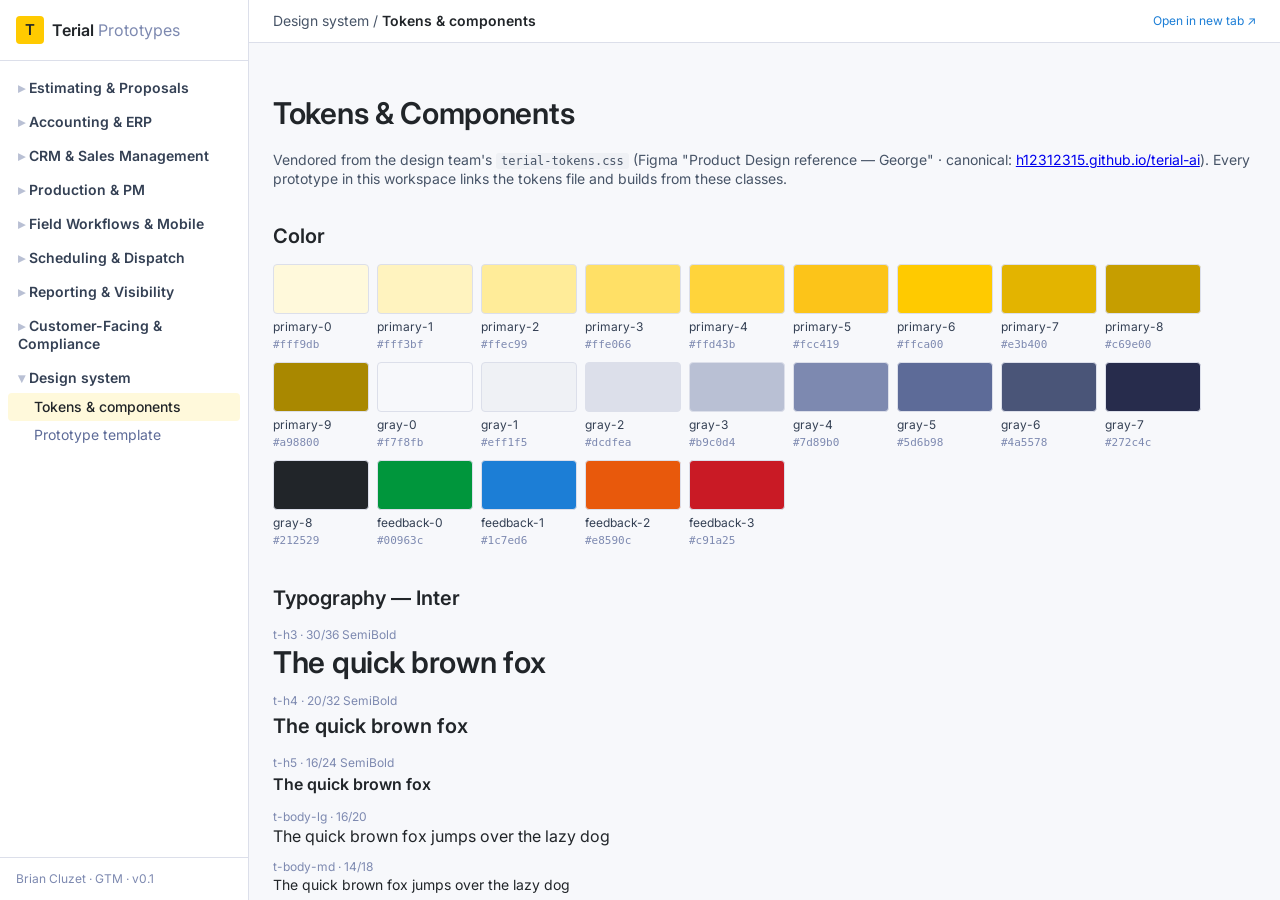
==== index.html @ ba11cc6a "Prototype workspace scaffold (#150 Session 1)" ====
<!DOCTYPE html>
<html lang="en">
<head>
  <meta charset="utf-8" />
  <meta name="viewport" content="width=device-width, initial-scale=1" />
  <title>Terial — Prototype Workspace</title>
  <link rel="stylesheet" href="terial-tokens.css" />
  <link rel="stylesheet" href="workspace.css" />
</head>
<body>
  <div class="ws-layout">
    <aside class="ws-sidebar">
      <div class="ws-brand">
        <span class="ws-brand-mark">T</span>
        <span class="ws-brand-name">Terial <span>Prototypes</span></span>
      </div>
      <nav class="ws-nav" id="nav"></nav>
      <div class="ws-footer">Brian Cluzet · GTM · v0.1</div>
    </aside>
    <main class="ws-main">
      <div class="ws-topbar">
        <div class="ws-crumb" id="crumb">Prototypes</div>
        <a class="ws-open-tab" id="openTab" href="#" target="_blank" rel="noopener">Open in new tab ↗</a>
      </div>
      <iframe class="ws-frame" id="frame" title="Prototype view"></iframe>
    </main>
  </div>

  <script>
    /* ------------------------------------------------------------
       NAV CONFIG — the product-prototype-builder skill (#150
       Session 2) edits ONLY the block between the markers below:
       adds { title, path } entries under the matching group,
       creating the group if the Ledger category is new.
       Group names mirror knowledge/Customer_Intelligence.md
       § Product Gap Intelligence section headers.
       ------------------------------------------------------------ */
    /* NAV:START */
    const NAV = [
      { group: "Estimating & Proposals", items: [] },
      { group: "Accounting & ERP", items: [] },
      { group: "CRM & Sales Management", items: [] },
      { group: "Production & PM", items: [] },
      { group: "Field Workflows & Mobile", items: [] },
      { group: "Scheduling & Dispatch", items: [] },
      { group: "Reporting & Visibility", items: [] },
      { group: "Customer-Facing & Compliance", items: [] },
      { group: "Design system", items: [
        { title: "Tokens & components", path: "design-system.html" },
        { title: "Prototype template", path: "prototypes/_template.html" }
      ]}
    ];
    /* NAV:END */

    const DEFAULT_PAGE = "design-system.html";
    const nav = document.getElementById("nav");
    const frame = document.getElementById("frame");
    const crumb = document.getElementById("crumb");
    const openTab = document.getElementById("openTab");

    function titleFor(path) {
      for (const g of NAV) {
        const hit = (g.items || []).find(i => i.path === path);
        if (hit) return { group: g.group, title: hit.title };
      }
      return { group: "Prototypes", title: path };
    }

    function render() {
      nav.innerHTML = "";
      const current = location.hash.replace(/^#\//, "") || DEFAULT_PAGE;
      NAV.forEach(g => {
        const d = document.createElement("details");
        const hasCurrent = (g.items || []).some(i => i.path === current);
        d.open = hasCurrent || (g.items || []).length > 0;
        const s = document.createElement("summary");
        s.textContent = g.group;
        d.appendChild(s);
        if (!g.items || g.items.length === 0) {
          const e = document.createElement("div");
          e.className = "ws-nav-empty";
          e.textContent = "none yet";
          d.appendChild(e);
        } else {
          g.items.forEach(i => {
            const a = document.createElement("a");
            a.href = "#/" + i.path;
            a.textContent = i.title;
            if (i.path === current) a.className = "is-active";
            d.appendChild(a);
          });
        }
        nav.appendChild(d);
      });
    }

    function load() {
      const path = location.hash.replace(/^#\//, "") || DEFAULT_PAGE;
      frame.src = path;
      openTab.href = path;
      const t = titleFor(path);
      crumb.innerHTML = t.group + " / <strong>" + t.title + "</strong>";
      render();
    }

    window.addEventListener("hashchange", load);
    load();
  </script>
</body>
</html>
---- terial-tokens.css ----
/* ============================================================
   Terial Design System — Tokens
   Source: Figma "Product Design reference - George"
   File: OvT8RcesRNvE4taAP6ldP6
   Use: import this file to inherit the Terial visual system.

   VENDORED COPY — canonical source:
   https://h12312315.github.io/terial-ai/terial-tokens.css
   Re-sync from the URL above if the design team updates it.
   Vendored 2026-07-02 (#150 Session 1). Do not hand-edit here;
   workspace-specific styles live in workspace.css.
   ============================================================ */

@import url('https://fonts.googleapis.com/css2?family=Inter:wght@400;500;600;700&display=swap');

:root {
  /* ---------- Brand / Primary (Yellow) ---------- */
  --color-primary-0: #fff9db;
  --color-primary-1: #fff3bf;
  --color-primary-2: #ffec99;
  --color-primary-3: #ffe066;
  --color-primary-4: #ffd43b;
  --color-primary-5: #fcc419;
  --color-primary-6: #ffca00;
  --color-primary-7: #e3b400;
  --color-primary-8: #c69e00;
  --color-primary-9: #a98800;
  --color-primary: var(--color-primary-6);

  /* ---------- Gray scale (cool, slightly blue) ---------- */
  --color-gray-1: #f7f8fb;
  --color-gray-2: #eff1f5;
  --color-gray-3: #dcdfea;
  --color-gray-4: #b9c0d4;
  --color-gray-5: #7d89b0;
  --color-gray-6: #5d6b98;
  --color-gray-7: #4a5578;
  --color-gray-8: #272c4c;
  --color-gray-9: #212529;

  /* ---------- Green ---------- */
  --color-green-0: #e5feee;
  --color-green-1: #d3f9e0;
  --color-green-5: #16b364;
  --color-green-6: #099250;
  --color-green-7: #12b886;
  --color-green-8: #087443;
  --color-green-9: #00963c;

  /* ---------- Blue ---------- */
  --color-blue-0: #e7f5ff;
  --color-blue-1: #d0ebff;
  --color-blue-5: #339af0;
  --color-blue-7: #1c7ed6;
  --color-blue-9: #1864ab;
  --color-blue-dark-6: #155eef;

  /* ---------- Red (Deep Red) ---------- */
  --color-red-0: #ffeaec;
  --color-red-1: #ffd4d8;
  --color-red-7: #c91a25;
  --color-red-8: #b31220;
  --color-red-9: #b31220;

  /* ---------- Tomato / Orange ---------- */
  --color-tomato-0: #fff0e4;
  --color-orange-0: #fff0e4;
  --color-orange-1: #ffe0cc;
  --color-orange-7: #e8590c;
  --color-orange-9: #e62e05;
  --color-orange-dark-6: #e62e05;

  /* ---------- Base ---------- */
  --color-white: #ffffff;
  --color-black: #000000;

  /* ---------- Semantic text ---------- */
  --color-text-primary: var(--color-gray-9);     /* #212529 */
  --color-text-secondary: #344054;
  --color-text-tertiary: #475467;
  --color-text-on-primary: var(--color-gray-9);  /* yellow needs dark text */
  --color-text-disabled: #d0d5dd;

  /* ---------- Semantic background ---------- */
  --color-bg-page: var(--color-gray-1);
  --color-bg-surface: var(--color-white);
  --color-bg-muted: var(--color-gray-2);

  /* ---------- Semantic border ---------- */
  --color-border-default: var(--color-gray-3);
  --color-border-strong: var(--color-gray-4);
  --color-border-secondary-button: #d0d5dd;

  /* ---------- Semantic feedback ---------- */
  --color-success-bg: var(--color-green-0);
  --color-success-fg: var(--color-green-9);
  --color-info-bg: var(--color-blue-0);
  --color-info-fg: var(--color-blue-7);
  --color-danger-bg: var(--color-red-0);
  --color-danger-fg: var(--color-red-8);
  --color-warning-bg: var(--color-tomato-0);
  --color-warning-fg: var(--color-orange-dark-6);

  /* ============================================================
     Typography — Inter
     ============================================================ */
  --font-family-base: 'Inter', -apple-system, BlinkMacSystemFont,
    'Segoe UI', Roboto, sans-serif;

  --font-weight-regular: 400;
  --font-weight-medium: 500;
  --font-weight-semibold: 600;

  /* Title scale */
  --font-h3-size: 30px;     --font-h3-line: 36px;   --font-h3-weight: 600;
  --font-h4-size: 20px;     --font-h4-line: 32px;   --font-h4-weight: 600;
  --font-h5-size: 16px;     --font-h5-line: 24px;   --font-h5-weight: 600;

  /* Body — medium / semibold */
  --font-body-md-semi-size: 14px;  --font-body-md-semi-line: 18px;  --font-body-md-semi-weight: 500;
  --font-body-xl-semi-size: 18px;  --font-body-xl-semi-line: 22px;  --font-body-xl-semi-weight: 500;

  /* Body — regular */
  --font-body-lg-size: 16px; --font-body-lg-line: 20px; --font-body-lg-weight: 400;
  --font-body-md-size: 14px; --font-body-md-line: 18px; --font-body-md-weight: 400;
  --font-body-sm-size: 12px; --font-body-sm-line: 16px; --font-body-sm-weight: 400;

  /* Button */
  --font-button-md-size: 14px; --font-button-md-line: 18px; --font-button-md-weight: 600;
  --font-button-sm-size: 12px; --font-button-sm-line: 16px; --font-button-sm-weight: 600;

  /* ============================================================
     Spacing
     ============================================================ */
  --space-xxs: 2px;
  --space-xs: 4px;
  --space-sm: 8px;
  --space-md: 8px;
  --space-lg: 12px;
  --space-xl: 16px;
  --space-2xl: 24px;
  --space-3xl: 32px;
  --space-6xl: 48px;

  /* ============================================================
     Radius
     ============================================================ */
  --radius-none: 0;
  --radius-sm: 4px;     /* inputs, badges, buttons, cards */
  --radius-md: 8px;
  --radius-lg: 12px;
  --radius-pill: 800px; /* switches */

  /* ============================================================
     Shadows
     ============================================================ */
  --shadow-sm: 0 1px 2px rgba(16, 24, 40, 0.06);
  --shadow-md: 0 16px 32px -12px rgba(7, 26, 110, 0.08); /* Figma "Shadow - Medium" */
  --shadow-lg: 0 24px 48px -12px rgba(7, 26, 110, 0.12);

  /* ============================================================
     Component sizing
     ============================================================ */
  --button-padding-x-lg: 12px;
  --button-padding-y-lg: 8px;
  --button-gap: 8px;

  --input-padding-x: 12px;
  --input-gap: 8px;
  --input-radius: var(--radius-sm);

  --table-cell-padding-x: 12px;
  --table-cell-padding-y: 8px;

  --tab-padding-x: 16px;
  --tab-padding-y: 12px;
  --tab-radius: var(--radius-sm);

  --checkbox-size: 20px;
  --checkbox-radius: var(--radius-sm);

  --switch-width: 40px;
  --switch-height: 20px;
  --switch-circle: 14px;
}

/* ============================================================
   Base reset / page defaults
   ============================================================ */
html {
  -webkit-text-size-adjust: 100%;
  -webkit-font-smoothing: antialiased;
  -moz-osx-font-smoothing: grayscale;
}

body {
  margin: 0;
  font-family: var(--font-family-base);
  font-size: var(--font-body-md-size);
  line-height: var(--font-body-md-line);
  color: var(--color-text-primary);
  background: var(--color-bg-page);
}

/* ============================================================
   Typography helper classes
   ============================================================ */
.t-h3 { font-size: var(--font-h3-size); line-height: var(--font-h3-line); font-weight: var(--font-h3-weight); letter-spacing: -0.01em; }
.t-h4 { font-size: var(--font-h4-size); line-height: var(--font-h4-line); font-weight: var(--font-h4-weight); }
.t-h5 { font-size: var(--font-h5-size); line-height: var(--font-h5-line); font-weight: var(--font-h5-weight); }

.t-body-xl-semi { font-size: var(--font-body-xl-semi-size); line-height: var(--font-body-xl-semi-line); font-weight: var(--font-body-xl-semi-weight); }
.t-body-md-semi { font-size: var(--font-body-md-semi-size); line-height: var(--font-body-md-semi-line); font-weight: var(--font-body-md-semi-weight); }

.t-body-lg { font-size: var(--font-body-lg-size); line-height: var(--font-body-lg-line); font-weight: var(--font-body-lg-weight); }
.t-body-md { font-size: var(--font-body-md-size); line-height: var(--font-body-md-line); font-weight: var(--font-body-md-weight); }
.t-body-sm { font-size: var(--font-body-sm-size); line-height: var(--font-body-sm-line); font-weight: var(--font-body-sm-weight); }

/* ============================================================
   Component classes — copy these into prototypes
   ============================================================ */

/* Buttons */
.btn {
  display: inline-flex;
  align-items: center;
  gap: var(--button-gap);
  padding: var(--button-padding-y-lg) var(--button-padding-x-lg);
  font-family: var(--font-family-base);
  font-size: var(--font-button-md-size);
  line-height: var(--font-button-md-line);
  font-weight: var(--font-button-md-weight);
  border-radius: var(--radius-sm);
  border: 1px solid transparent;
  cursor: pointer;
  transition: filter 0.15s ease, background 0.15s ease;
  white-space: nowrap;
}
.btn:hover { filter: brightness(0.96); }
.btn:active { filter: brightness(0.92); }

.btn-primary {
  background: var(--color-primary-6);
  color: var(--color-text-on-primary);
}
.btn-secondary {
  background: var(--color-white);
  color: var(--color-text-secondary);
  border-color: var(--color-border-secondary-button);
}
.btn-dark {
  background: var(--color-gray-9);
  color: var(--color-white);
}
.btn-ghost {
  background: transparent;
  color: var(--color-text-secondary);
  border-color: transparent;
}
.btn-ghost:hover { background: var(--color-gray-2); }

.btn-sm {
  padding: 6px 10px;
  font-size: var(--font-button-sm-size);
  line-height: var(--font-button-sm-line);
}

/* Badges */
.badge {
  display: inline-flex;
  align-items: center;
  gap: var(--space-sm);
  padding: 6px 10px;
  border: 1px solid;
  border-radius: var(--radius-sm);
  font-size: var(--font-body-md-semi-size);
  line-height: var(--font-body-md-semi-line);
  font-weight: var(--font-body-md-semi-weight);
  color: var(--color-text-primary);
}
.badge::before {
  content: "";
  display: block;
  width: 8px; height: 8px;
  border-radius: 50%;
  background: currentColor;
}
.badge-green   { background: var(--color-success-bg); border-color: var(--color-success-fg); color: var(--color-success-fg); }
.badge-blue    { background: var(--color-info-bg);    border-color: var(--color-info-fg);    color: var(--color-info-fg); }
.badge-red     { background: var(--color-danger-bg);  border-color: var(--color-danger-fg);  color: var(--color-danger-fg); }
.badge-orange  { background: var(--color-warning-bg); border-color: var(--color-warning-fg); color: var(--color-warning-fg); }
.badge-gray    { background: var(--color-gray-2);     border-color: var(--color-gray-4);     color: var(--color-gray-7); }

/* Badge text uses currentColor for the dot, but body text should be dark */
.badge > span { color: var(--color-text-primary); }

/* Cards */
.card {
  background: var(--color-bg-surface);
  border: 1px solid var(--color-border-default);
  border-radius: var(--radius-md);
  box-shadow: var(--shadow-sm);
}
.card-padded { padding: var(--space-2xl); }

/* Inputs */
.input {
  display: block;
  width: 100%;
  box-sizing: border-box;
  padding: var(--button-padding-y-lg) var(--input-padding-x);
  font-family: var(--font-family-base);
  font-size: var(--font-body-md-size);
  line-height: var(--font-body-md-line);
  color: var(--color-text-primary);
  background: var(--color-white);
  border: 1px solid var(--color-border-default);
  border-radius: var(--input-radius);
  outline: none;
  transition: border-color 0.15s ease, box-shadow 0.15s ease;
}
.input::placeholder { color: var(--color-gray-5); }
.input:focus {
  border-color: var(--color-blue-7);
  box-shadow: 0 0 0 3px rgba(28, 126, 214, 0.15);
}

.label {
  display: block;
  margin-bottom: var(--space-xs);
  font-size: var(--font-body-md-size);
  line-height: var(--font-body-md-line);
  font-weight: var(--font-weight-medium);
  color: var(--color-text-secondary);
}

/* Tabs */
.tabs {
  display: flex;
  gap: 0;
  border-bottom: 1px solid var(--color-border-default);
}
.tab {
  padding: var(--tab-padding-y) var(--tab-padding-x);
  font-family: var(--font-family-base);
  font-size: var(--font-button-md-size);
  line-height: var(--font-button-md-line);
  font-weight: var(--font-button-md-weight);
  color: var(--color-gray-6);
  background: transparent;
  border: none;
  border-bottom: 2px solid transparent;
  cursor: pointer;
  margin-bottom: -1px;
}
.tab:hover { color: var(--color-text-primary); }
.tab.is-active {
  color: var(--color-text-primary);
  border-bottom-color: var(--color-primary-6);
}

/* Tab Box */
.tab-box {
  display: inline-flex;
  padding: 3px;
  background: var(--color-gray-2);
  border: 1px solid var(--color-border-default);
  border-radius: var(--radius-sm);
}
.tab-box-item {
  padding: 6px 14px;
  font-family: var(--font-family-base);
  font-size: var(--font-body-md-size);
  font-weight: var(--font-weight-medium);
  color: var(--color-gray-6);
  background: none;
  border: none;
  border-radius: 3px;
  cursor: pointer;
  display: inline-flex;
  align-items: center;
  gap: 6px;
}
.tab-box-item:hover {
  color: var(--color-text-secondary);
}
.tab-box-item.is-active {
  background: var(--color-white);
  color: var(--color-text-primary);
  box-shadow: var(--shadow-sm);
}

/* Breadcrumb */
.breadcrumb {
  display: flex;
  align-items: center;
  gap: 6px;
  font-size: var(--font-body-sm-size);
  color: var(--color-text-tertiary);
}
.breadcrumb a {
  color: var(--color-blue-7);
  text-decoration: underline;
  cursor: pointer;
}
.breadcrumb a:hover {
  color: var(--color-blue-8, #1a56db);
}
.breadcrumb-sep {
  color: var(--color-text-tertiary);
  display: inline-flex;
  align-items: center;
}
.breadcrumb > span:last-child {
  color: var(--color-text-secondary);
  font-weight: var(--font-weight-medium);
}
.breadcrumb-chevron .breadcrumb-sep {
  color: var(--color-gray-4);
}

/* Table */
.table {
  width: 100%;
  border-collapse: collapse;
  background: var(--color-white);
  font-size: var(--font-body-md-size);
}
.table th, .table td {
  padding: var(--table-cell-padding-y) var(--table-cell-padding-x);
  text-align: left;
  border-bottom: 1px solid var(--color-border-default);
}
.table th {
  font-weight: var(--font-weight-semibold);
  color: var(--color-text-secondary);
  background: var(--color-gray-1);
  font-size: var(--font-body-sm-size);
  text-transform: none;
}
.table tr:last-child td { border-bottom: none; }

/* Switch */
.switch {
  position: relative;
  display: inline-block;
  width: var(--switch-width);
  height: var(--switch-height);
}
.switch input { display: none; }
.switch-track {
  position: absolute; inset: 0;
  background: var(--color-gray-2);
  border: 1px solid var(--color-gray-3);
  border-radius: var(--radius-pill);
  transition: background 0.2s ease;
}
.switch-thumb {
  position: absolute;
  top: 50%; left: 3px;
  transform: translateY(-50%);
  width: var(--switch-circle); height: var(--switch-circle);
  background: var(--color-white);
  border-radius: 50%;
  box-shadow: 0 1px 2px rgba(16,24,40,0.2);
  transition: left 0.2s ease;
}
.switch input:checked + .switch-track { background: var(--color-primary-6); border-color: var(--color-primary-6); }
.switch input:checked + .switch-track + .switch-thumb { left: calc(var(--switch-width) - var(--switch-circle) - 3px); }

/* Checkbox */
.checkbox {
  appearance: none;
  -webkit-appearance: none;
  width: var(--checkbox-size);
  height: var(--checkbox-size);
  border: 1px solid var(--color-gray-4);
  border-radius: var(--checkbox-radius);
  background: var(--color-white);
  cursor: pointer;
  position: relative;
  vertical-align: middle;
}
.checkbox:checked {
  background: var(--color-gray-9);
  border-color: var(--color-gray-9);
}
.checkbox:checked::after {
  content: "";
  position: absolute;
  left: 6px; top: 2px;
  width: 5px; height: 10px;
  border: solid var(--color-white);
  border-width: 0 2px 2px 0;
  transform: rotate(45deg);
}
---- workspace.css ----
/* ============================================================
   Terial Prototype Workspace — shell + shared prototype chrome
   (Layout only. All visual tokens come from terial-tokens.css.)
   ============================================================ */

/* ---------- Workspace shell (index.html) ---------- */
.ws-layout {
  display: flex;
  height: 100vh;
  overflow: hidden;
}

.ws-sidebar {
  width: 248px;
  flex-shrink: 0;
  display: flex;
  flex-direction: column;
  background: var(--color-bg-surface);
  border-right: 1px solid var(--color-border-default);
}

.ws-brand {
  display: flex;
  align-items: center;
  gap: var(--space-sm);
  padding: var(--space-xl);
  border-bottom: 1px solid var(--color-border-default);
}
.ws-brand-mark {
  width: 28px; height: 28px;
  display: inline-flex;
  align-items: center;
  justify-content: center;
  background: var(--color-primary-6);
  color: var(--color-gray-9);
  border-radius: var(--radius-sm);
  font-weight: var(--font-weight-semibold);
  font-size: 15px;
}
.ws-brand-name { font-weight: var(--font-weight-semibold); font-size: var(--font-h5-size); }
.ws-brand-name span { color: var(--color-gray-5); font-weight: var(--font-weight-regular); }

.ws-nav {
  flex: 1;
  overflow-y: auto;
  padding: var(--space-lg) var(--space-sm);
}
.ws-nav details { margin-bottom: var(--space-xs); }
.ws-nav summary {
  cursor: pointer;
  list-style: none;
  padding: 6px 10px;
  border-radius: var(--radius-sm);
  font-size: var(--font-body-md-size);
  font-weight: var(--font-weight-semibold);
  color: var(--color-text-secondary);
  user-select: none;
}
.ws-nav summary::before { content: "▸ "; color: var(--color-gray-4); }
.ws-nav details[open] > summary::before { content: "▾ "; }
.ws-nav summary:hover { background: var(--color-gray-2); }
.ws-nav a {
  display: block;
  padding: 5px 10px 5px 26px;
  border-radius: var(--radius-sm);
  font-size: var(--font-body-md-size);
  color: var(--color-gray-6);
  text-decoration: none;
}
.ws-nav a:hover { background: var(--color-gray-2); color: var(--color-text-primary); }
.ws-nav a.is-active {
  background: var(--color-primary-0);
  color: var(--color-text-primary);
  font-weight: var(--font-weight-medium);
}
.ws-nav-empty {
  padding: 5px 10px 5px 26px;
  font-size: var(--font-body-sm-size);
  color: var(--color-gray-4);
  font-style: italic;
}

.ws-footer {
  padding: var(--space-lg) var(--space-xl);
  border-top: 1px solid var(--color-border-default);
  font-size: var(--font-body-sm-size);
  color: var(--color-gray-5);
}

.ws-main { flex: 1; display: flex; flex-direction: column; min-width: 0; }

.ws-topbar {
  display: flex;
  align-items: center;
  justify-content: space-between;
  gap: var(--space-xl);
  padding: var(--space-lg) var(--space-2xl);
  background: var(--color-bg-surface);
  border-bottom: 1px solid var(--color-border-default);
}
.ws-crumb { font-size: var(--font-body-md-size); color: var(--color-text-tertiary); }
.ws-crumb strong { color: var(--color-text-primary); font-weight: var(--font-weight-semibold); }
.ws-open-tab {
  font-size: var(--font-body-sm-size);
  color: var(--color-blue-7);
  text-decoration: none;
  white-space: nowrap;
}
.ws-open-tab:hover { text-decoration: underline; }

.ws-frame { flex: 1; border: none; width: 100%; background: var(--color-bg-page); }

/* ---------- Shared prototype chrome (every prototype page) ---------- */

/* Mandatory banner — every prototype carries this. Hard rule (#150). */
.proto-banner {
  display: flex;
  align-items: center;
  gap: var(--space-sm);
  padding: var(--space-sm) var(--space-2xl);
  background: var(--color-warning-bg);
  border-bottom: 1px solid var(--color-warning-fg);
  color: var(--color-warning-fg);
  font-size: var(--font-body-sm-size);
  font-weight: var(--font-weight-semibold);
  letter-spacing: 0.02em;
}
.proto-banner::before { content: "▲"; font-size: 10px; }

.proto-page {
  max-width: 1040px;
  margin: 0 auto;
  padding: var(--space-3xl) var(--space-2xl) var(--space-6xl);
}
.proto-meta {
  margin-bottom: var(--space-2xl);
  font-size: var(--font-body-sm-size);
  color: var(--color-gray-5);
}
.proto-meta a { color: var(--color-blue-7); }
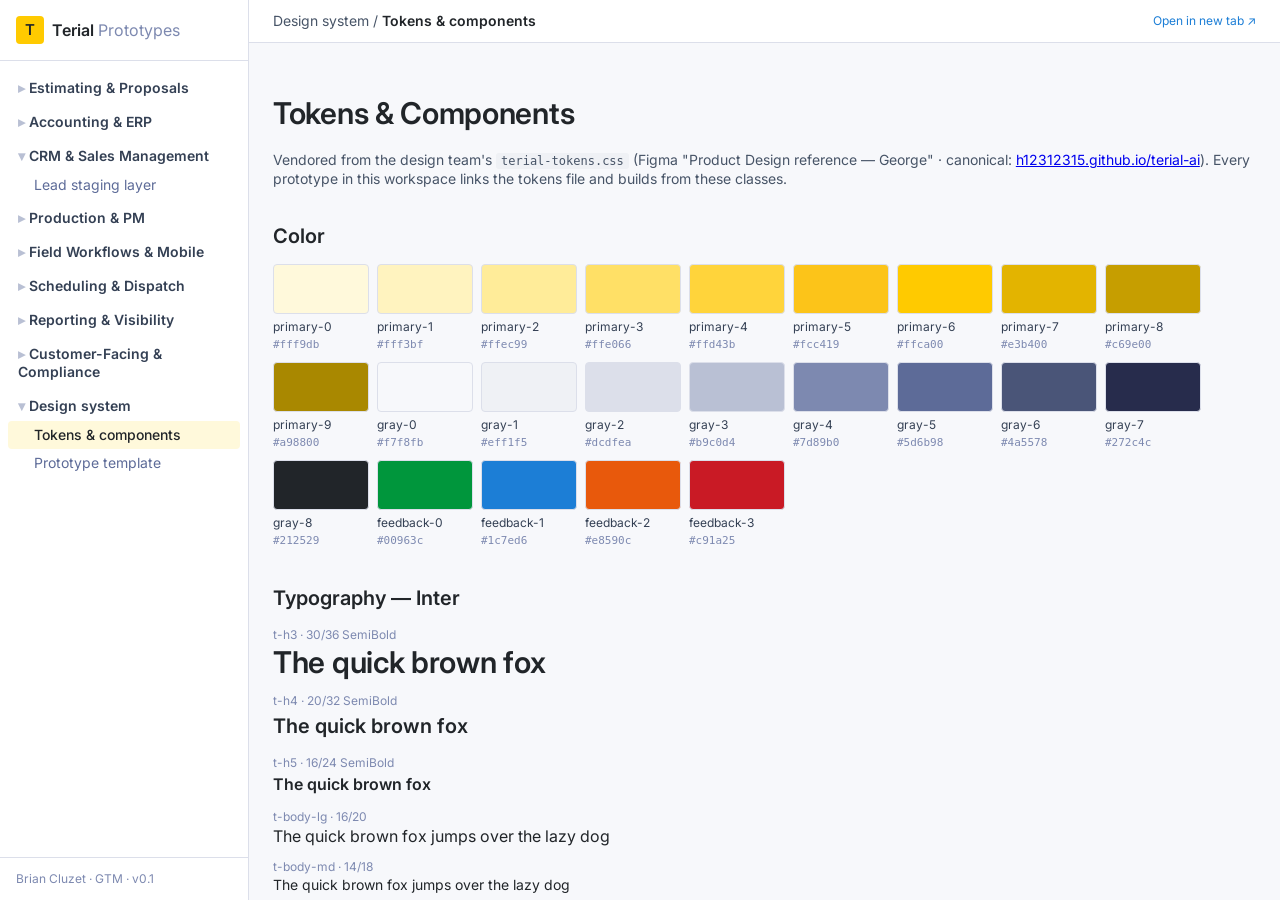
==== commit ba7eb729: "Prototype: Lead staging layer (#150)" ====
--- a/index.html
+++ b/index.html
@@ -39,7 +39,9 @@
     const NAV = [
       { group: "Estimating & Proposals", items: [] },
       { group: "Accounting & ERP", items: [] },
-      { group: "CRM & Sales Management", items: [] },
+      { group: "CRM & Sales Management", items: [
+        { title: "Lead staging layer", path: "prototypes/lead-staging-layer.html" }
+      ]},
       { group: "Production & PM", items: [] },
       { group: "Field Workflows & Mobile", items: [] },
       { group: "Scheduling & Dispatch", items: [] },
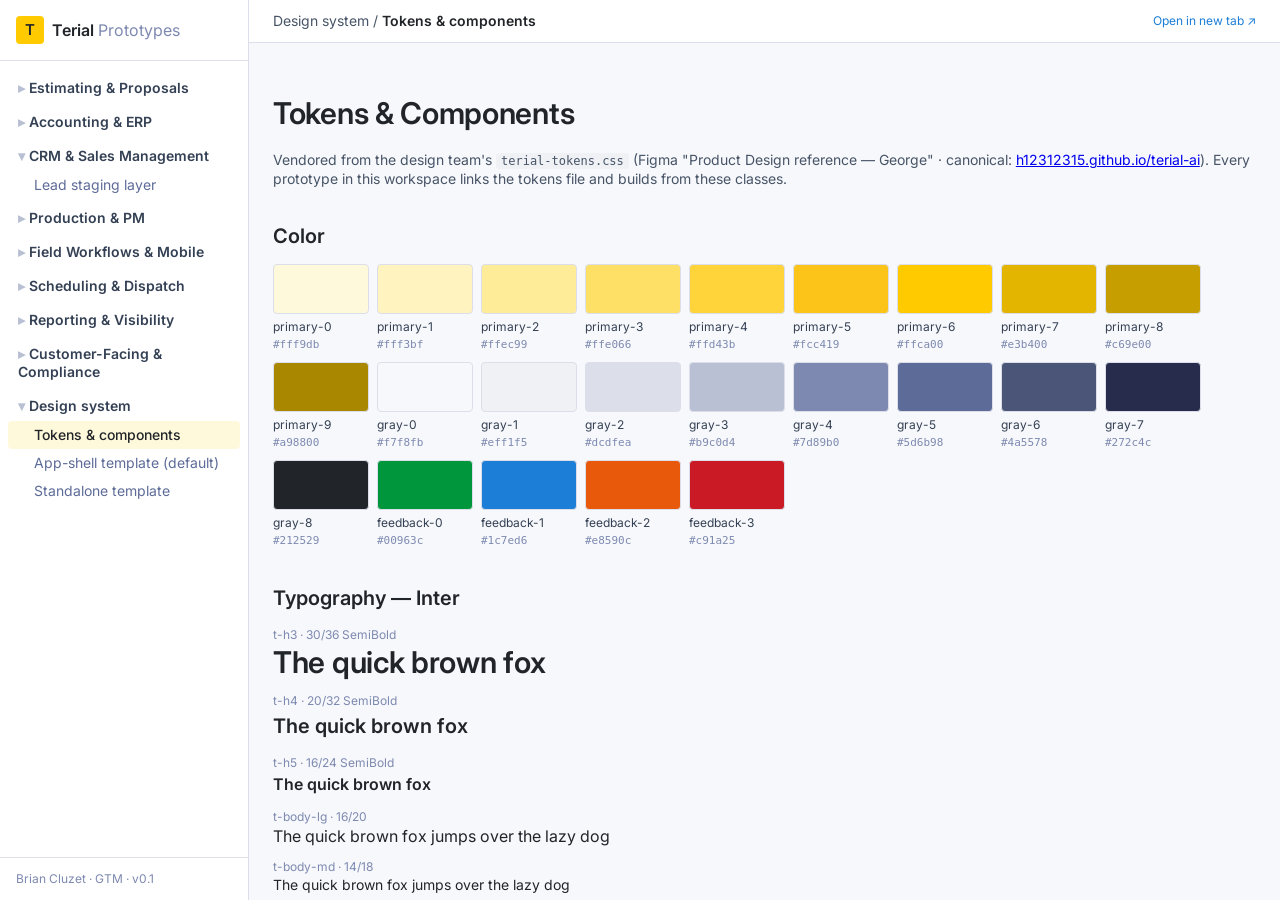
==== commit 1743aa0e: "App-shell chrome + lead-staging rebuilt in-shell (#150)" ====
--- a/index.html
+++ b/index.html
@@ -49,7 +49,8 @@
       { group: "Customer-Facing & Compliance", items: [] },
       { group: "Design system", items: [
         { title: "Tokens & components", path: "design-system.html" },
-        { title: "Prototype template", path: "prototypes/_template.html" }
+        { title: "App-shell template (default)", path: "prototypes/_template-app.html" },
+        { title: "Standalone template", path: "prototypes/_template.html" }
       ]}
     ];
     /* NAV:END */
